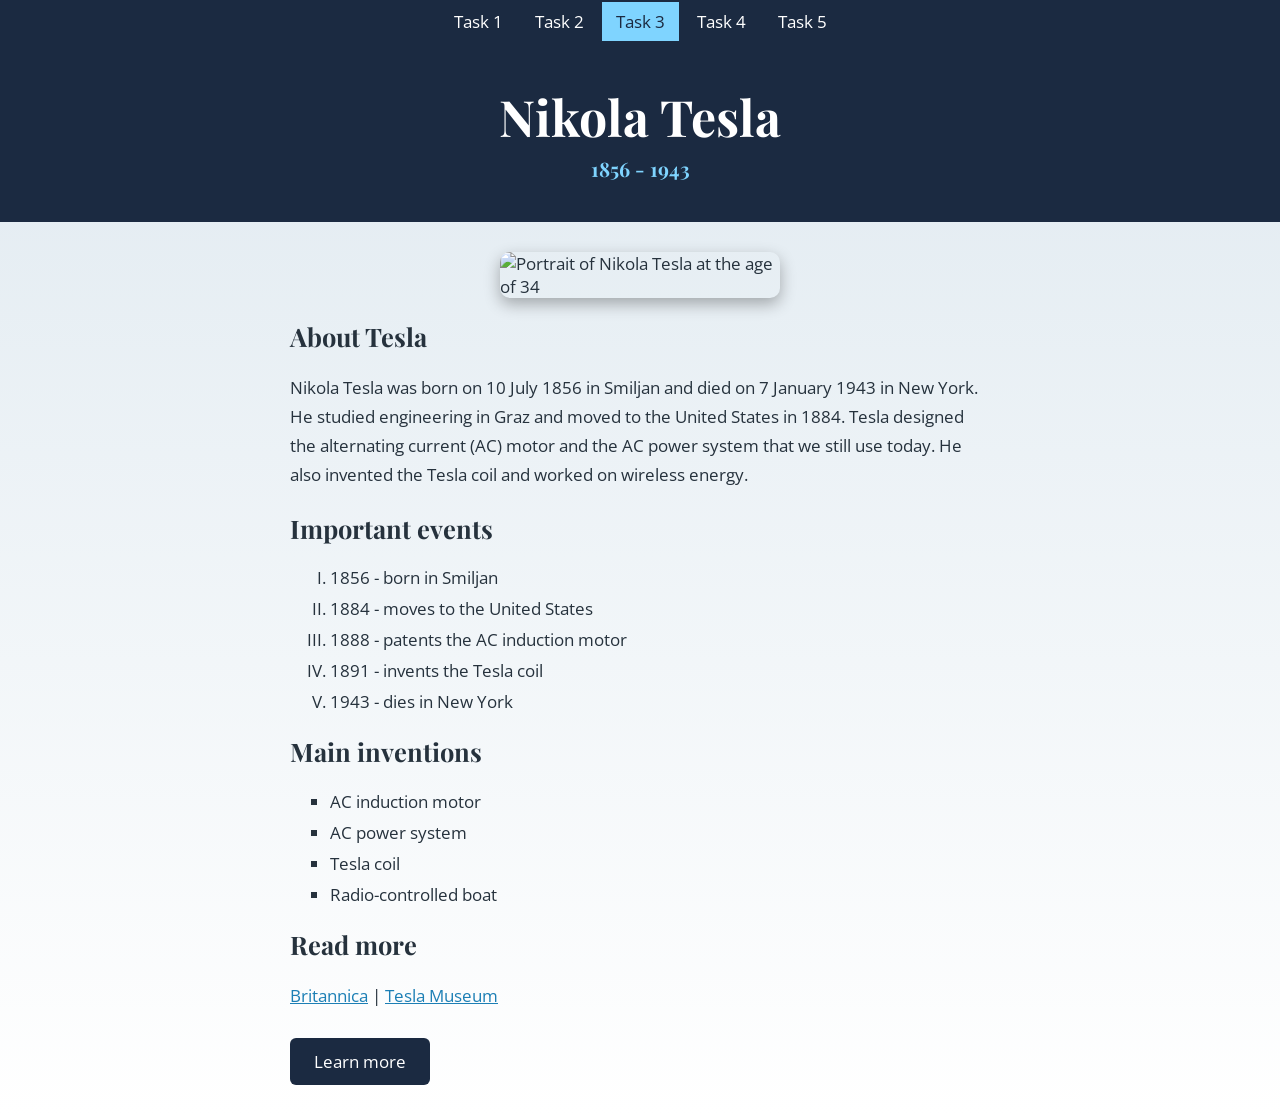
==== exercise1/index.html @ 5425b15a "Task 3: tribute page for Nikola Tesla" ====
<!DOCTYPE html>
<html lang="en">

<head>
    <meta charset="UTF-8">
    <meta name="viewport" content="width=device-width, initial-scale=1.0">
    <title>Task 3: Tribute to Nikola Tesla</title>
    <link href="https://fonts.googleapis.com/css2?family=Playfair+Display:wght@700&family=Open+Sans&display=swap"
        rel="stylesheet">
    <link rel="stylesheet" href="styles.css">
</head>

<body>

    <div class="navbar">
        <a href="../index.html">Task 1</a>
        <a href="../task2/index.html">Task 2</a>
        <a class="active" href="index.html">Task 3</a>
        <a href="../task4/index.html">Task 4</a>
        <a href="../task5/index.html">Task 5</a>
    </div>

    <div class="header">
        <h1>Nikola Tesla</h1>
        <h3>1856 - 1943</h3>
    </div>

    <div class="content">

        <img src="https://upload.wikimedia.org/wikipedia/commons/7/79/Tesla_circa_1890.jpeg"
            alt="Portrait of Nikola Tesla at the age of 34">

        <h2>About Tesla</h2>
        <p>Nikola Tesla was born on 10 July 1856 in Smiljan and died on 7 January 1943 in New York. He studied
            engineering in Graz and moved to the United States in 1884. Tesla designed the alternating current (AC)
            motor and the AC power system that we still use today. He also invented the Tesla coil and worked on
            wireless energy.</p>

        <h2>Important events</h2>
        <ol>
            <li>1856 - born in Smiljan</li>
            <li>1884 - moves to the United States</li>
            <li>1888 - patents the AC induction motor</li>
            <li>1891 - invents the Tesla coil</li>
            <li>1943 - dies in New York</li>
        </ol>

        <h2>Main inventions</h2>
        <ul>
            <li>AC induction motor</li>
            <li>AC power system</li>
            <li>Tesla coil</li>
            <li>Radio-controlled boat</li>
        </ul>

        <h2>Read more</h2>
        <p>
            <a href="https://www.britannica.com/biography/Nikola-Tesla" target="_blank">Britannica</a> |
            <a href="https://nikolateslamuseum.org/" target="_blank">Tesla Museum</a>
        </p>

        <a class="btn" href="https://en.wikipedia.org/wiki/Nikola_Tesla" target="_blank">Learn more</a>

    </div>

</body>

</html>
---- exercise1/styles.css ----
body {
  margin: 0;
  background: linear-gradient(#dfe9f0, #ffffff);
  font-family: "Open Sans", Arial, sans-serif;
  font-size: 17px;
  color: #26323d;
}

h1, h2, h3 {
  font-family: "Playfair Display", Georgia, serif;
}

.navbar {
  background-color: #1b2a41;
  padding: 10px;
  text-align: center;
}

.navbar a {
  color: white;
  text-decoration: none;
  padding: 8px 14px;
}

.navbar a:hover,
.navbar a.active {
  background-color: #7fd4ff;
  color: #1b2a41;
}

.header {
  background-color: #1b2a41;
  color: white;
  text-align: center;
  padding: 40px 20px;
}

.header h1 {
  margin: 0;
  font-size: 50px;
}

.header h3 {
  margin: 5px 0 0;
  color: #7fd4ff;
}

.content {
  max-width: 700px;
  margin: 0 auto;
  padding: 30px 20px;
}

.content img {
  display: block;
  max-width: 280px;
  margin: 0 auto;
  border-radius: 10px;
  box-shadow: 0 6px 16px rgba(0, 0, 0, 0.3);
}

p {
  line-height: 1.7;
}

ol {
  list-style-type: upper-roman;
}

ul {
  list-style-type: square;
}

li {
  margin-bottom: 8px;
}

a {
  color: #1c7fb5;
}

a:hover {
  color: #1b2a41;
}

.btn {
  display: inline-block;
  background-color: #1b2a41;
  color: white;
  text-decoration: none;
  padding: 12px 24px;
  border-radius: 6px;
  margin-top: 10px;
}

.btn:hover {
  background-color: #7fd4ff;
  color: #1b2a41;
}
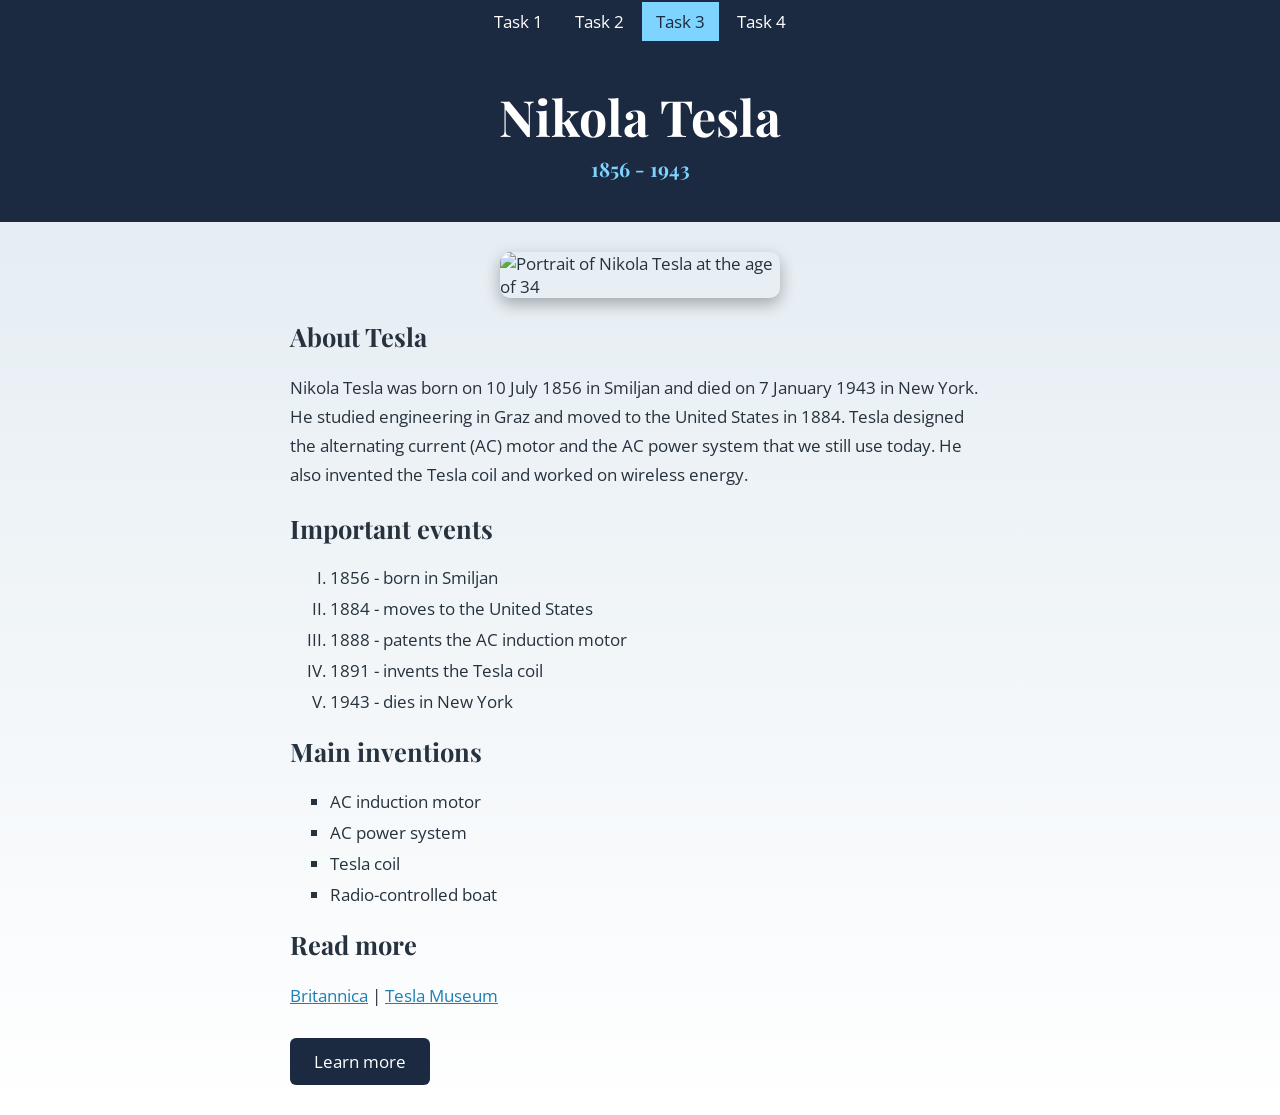
==== commit 8a0cdb67: "Make Task 2 layout responsive" ====
--- a/exercise1/index.html
+++ b/exercise1/index.html
@@ -17,7 +17,6 @@
         <a href="../task2/index.html">Task 2</a>
         <a class="active" href="index.html">Task 3</a>
         <a href="../task4/index.html">Task 4</a>
-        <a href="../task5/index.html">Task 5</a>
     </div>
 
     <div class="header">
